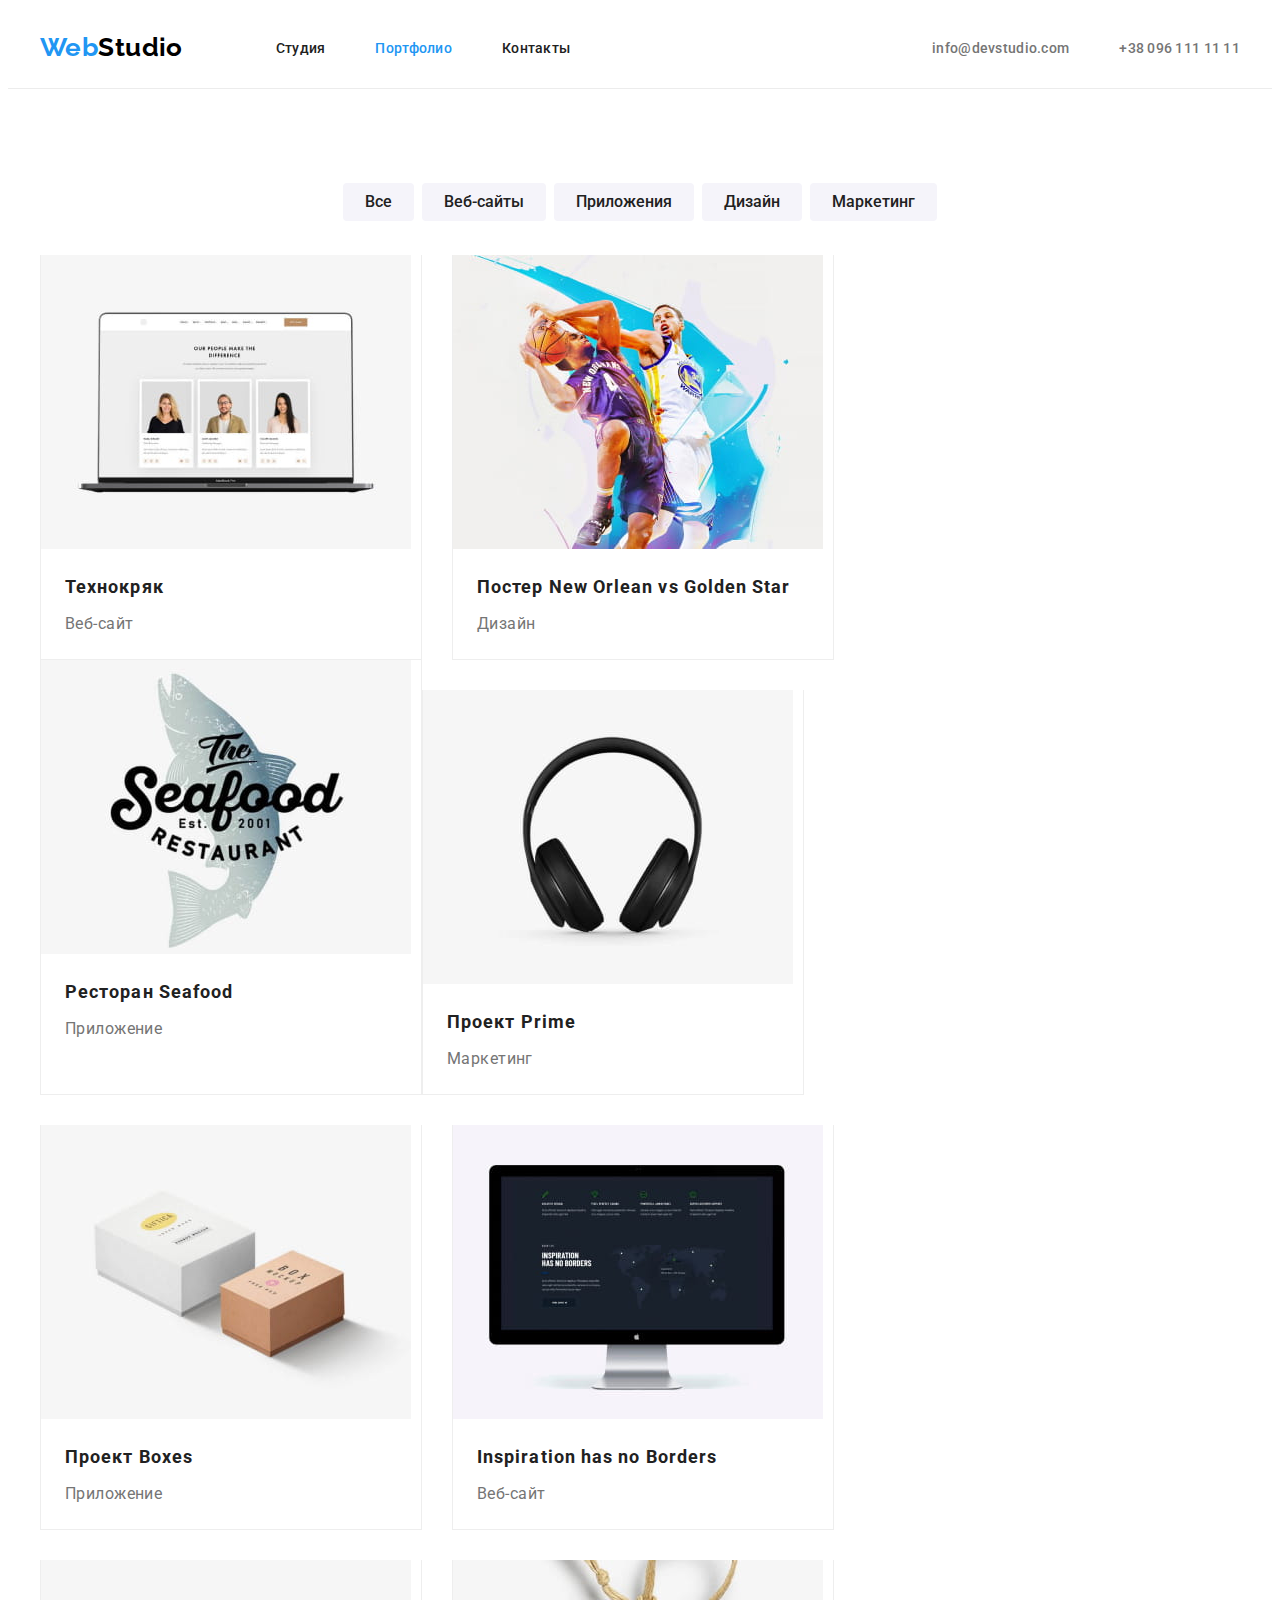
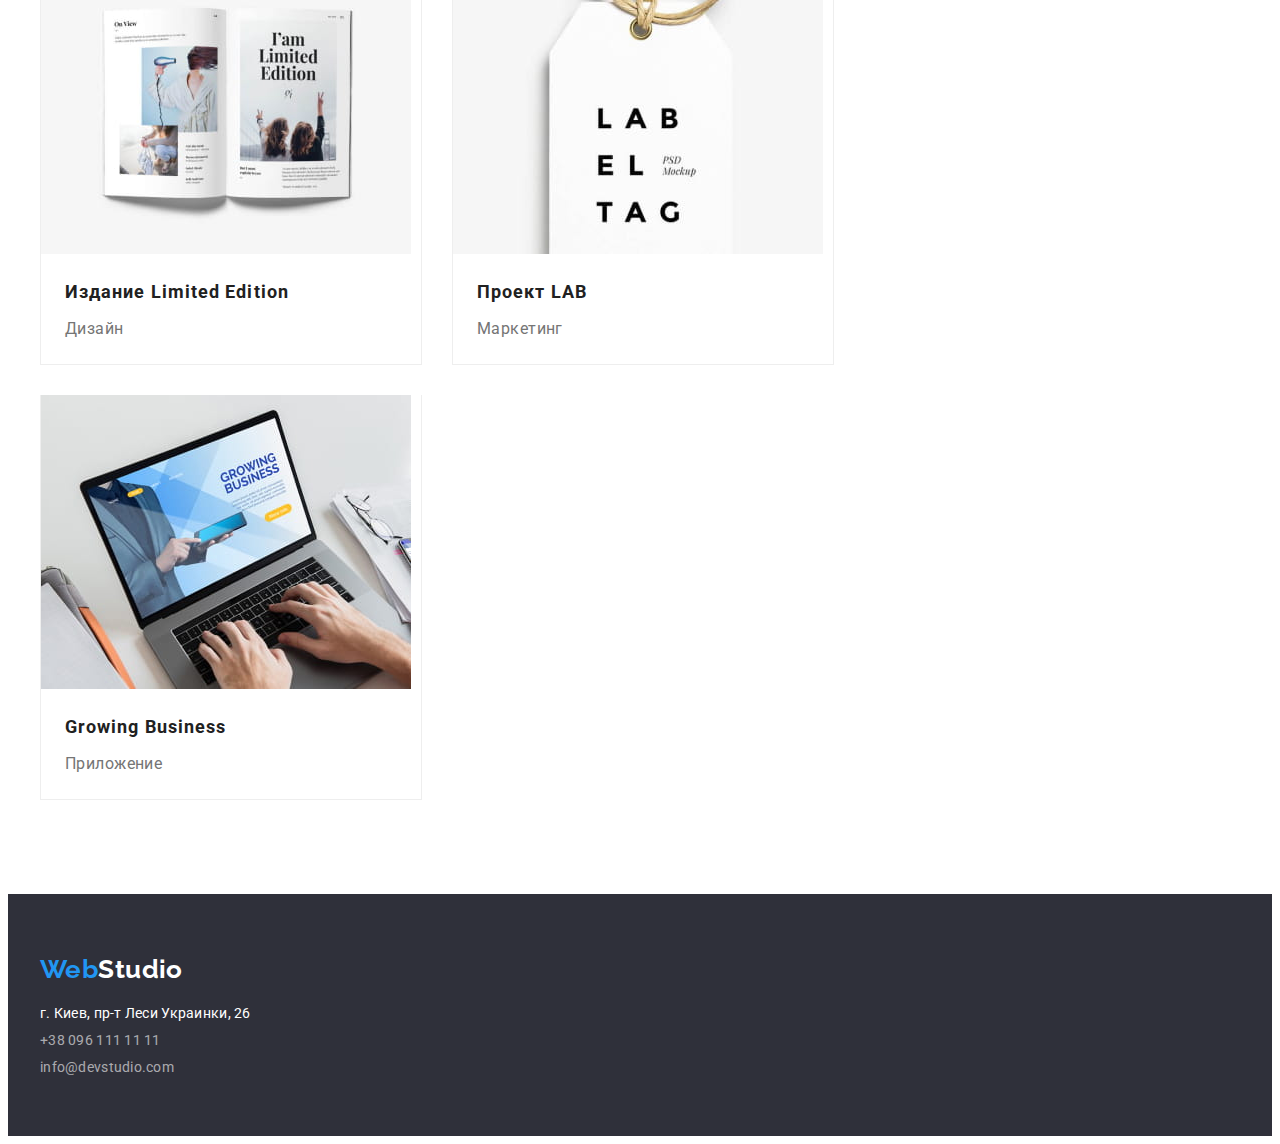
==== portfolio.html @ 78cdcb34 "Добавляет стилизацию страниц index и portfolio" ====
<!doctype html>
<html lang="ru">

<head>
    <meta charset="UTF-8">
    <meta http-equiv="X-UA-Compatible" content="IE=edge">
    <meta name="viewport" content="width=device-width, initial-scale=1.0">
    <title>Portfolio</title>
    <link
        href="https://fonts.googleapis.com/css2?family=Raleway:wght@700&family=Roboto:wght@400;500;700;900&display=swap"
        rel="stylesheet">
    <link rel="stylesheet" href="https://cdnjs.cloudflare.com/ajax/libs/modern-normalize/1.1.0/modern-normalize.min.css"
        integrity="sha512-wpPYUAdjBVSE4KJnH1VR1HeZfpl1ub8YT/NKx4PuQ5NmX2tKuGu6U/JRp5y+Y8XG2tV+wKQpNHVUX03MfMFn9Q=="
        crossorigin="anonymous" referrerpolicy="no-referrer" />
    <link rel="stylesheet" href="./css/styles.css">
</head>

<body>
    <header class="page-header">
        <div class="container">
            <nav class="page-nav">
                <a class="logo list" lang="en" href="./index.html"><span class="logo-acсent">Web</span>Studio</a>
                <ul class="nav list">
                    <li class="nav-item"><a class="nav-link list" href="./index.html">Студия</a></li>
                    <li class="nav-item"><a class="nav-link list active" href="./portfolio.html">Портфолио</a></li>
                    <li class="nav-item"><a class="nav-link list" href="#">Контакты</a></li>
                </ul>
            </nav>
            <ul class="contacts list">
                <li class="contact-item"><a class="list" href="mailto:info@devstudio.com">info@devstudio.com</a></li>
                <li class="contact-item"><a class="list" href="tel:+380961111111">+38 096 111 11 11</a></li>
            </ul>
        </div>
    </header>
    <main>
        <section class="examples container">
            <!-- Невидимый заголовок -->
            <h1 class="no-view">Наши работы</h1>
            <ul class="filters list">
                <li class="filters-item"><button class="filter button" type="button">Все</button></li>
                <li class="filters-item"><button class="filter button" type="button">Веб-сайты</button></li>
                <li class="filters-item"><button class="filter button" type="button">Приложения</button></li>
                <li class="filters-item"><button class="filter button" type="button">Дизайн</button></li>
                <li class="filters-item"><button class="filter button" type="button">Маркетинг</button></li>
            </ul>
            <ul class="examples-list list">
                <li class="example-item">
                    <img class="example-img" src="./images/tech-crack.jpg" alt="Включенный ноутбук" width="370">
                    <div class="example-text">
                        <h2 class="example-name">Технокряк</h2>
                        <p class="example-description">Веб-сайт</p>
                    </div>
                </li>
                <li class="example-item">
                    <img class="example-img" src="./images/basketball.jpg" alt="Баскетболисты играют" width="370">
                    <div class="example-text">
                        <h2 class="example-name">Постер New Orlean vs Golden Star</h2>
                        <p class="example-description">Дизайн</p>
                    </div>
                </li>
                <li class="example-item">
                    <img class="example-img" src="./images/seafood.jpg" alt="Логотип на котором изображена рыба"
                        width="370">
                    <div class="example-text">
                        <h2 class="example-name">Ресторан Seafood</h2>
                        <p class="example-description">Приложение</p>
                    </div>
                </li>
                <li class="example-item">
                    <img class="example-img" src="./images/headphones.jpg" alt="Большие наушники" width="370">
                    <div class="example-text">
                        <h2 class="example-name">Проект Prime</h2>
                        <p class="example-description">Маркетинг</p>
                    </div>
                </li>
                <li class="example-item">
                    <img class="example-img" src="./images/boxes.jpg" alt="Две коробки одна белая другая коричневая"
                        width="370">
                    <div class="example-text">
                        <h2 class="example-name">Проект Boxes</h2>
                        <p class="example-description">Приложение</p>
                    </div>
                </li>
                <li class="example-item">
                    <img class="example-img" src="./images/monitor.jpg" alt="Монитор с открытой вкладкой сайта"
                        width="370">
                    <div class="example-text">
                        <h2 class="example-name">Inspiration has no Borders</h2>
                        <p class="example-description">Веб-сайт</p>
                    </div>
                </li>
                <li class="example-item">
                    <img class="example-img" src="./images/book.jpg" alt="Развёрнутая книга" width="370">
                    <div class="example-text">
                        <h2 class="example-name">Издание Limited Edition</h2>
                        <p class="example-description">Дизайн</p>
                    </div>
                </li>
                <li class="example-item">
                    <img class="example-img" src="./images/lable.jpg" alt="Бирка с названием" width="370">
                    <div class="example-text">
                        <h2 class="example-name">Проект LAB</h2>
                        <p class="example-description">Маркетинг</p>
                    </div>
                </li>
                <li class="example-item">
                    <img class="example-img" src="./images/growing.jpg" alt="Человек работает за ноутбуком" width="370">
                    <div class="example-text">
                        <h2 class="example-name">Growing Business</h2>
                        <p class="example-description">Приложение</p>
                    </div>
                </li>
            </ul>
        </section>
    </main>
    <footer>
        <div class="footer container">
            <a class="footer-logo logo list" lang="en" href="./index.html"><span
                    class="logo-acсent">Web</span>Studio</a>
            <address>
                <ul class="contacts list">
                    <li class="contact-item">
                        <a class="foot-link located list" href="https://goo.gl/maps/6ziTikTAs9fFtDVV7" target="_blank"
                            rel="noopener noreferrer">
                            г. Киев, пр-т Леси Украинки, 26
                        </a>
                    </li>
                    <li class="foot-contact-item"><a class="foot-link list" href="tel:+380961111111">+38 096 111 11
                            11</a></li>
                    <li class="foot-contact-item"><a class="foot-link list"
                            href="mailto:info@devstudio.com">info@devstudio.com</a></li>
                </ul>
        </div>
        </address>
    </footer>
</body>

</html>
---- css/styles.css ----
body {
    /* Обьявление переменных */
    --title-color: #212121;
    --text-color: #757575;
    --acent-color: #2196F3;
    --logo-color: #000000;
    --alternative-color: #ffffff;
    /* Нормализация */
    font-family: 'Roboto', sans-serif;
    font-style: normal;
    font-size: 14px;
    letter-spacing: 0.03em;
    background-color: var(--alternative-color);
    color: var(--text-color);
}

.list {
    list-style: none;
    text-decoration: none;
}

.button {

    font-family: 'Roboto', sans-serif;
    cursor: pointer;
}

.section-title {
    margin: 0;
    padding: 0;

    color: var(--title-color);

    font-style: normal;
    font-size: 36px;
    line-height: 1.16;
    text-align: center;

}

/* Временно дисплей нон */
.no-view {
    text-decoration: line-through;
    display: none;
}

.container {
    width: 1200px;
    padding: 0 15px;
    margin: 0 auto;
}

/* Стилизация шапки */


/* Навигация */

.page-header {
    border-bottom: 1px solid #ECECEC;
}

.page-header .container {
    display: flex;
    align-items: center;
    justify-content: space-between;
    min-height: 80px;

}

.page-nav {
    display: flex;
    align-items: center;
}

.logo {
    display: block;
    margin-right: 93px;

    color: var(--logo-color);

    font-family: 'Raleway', sans-serif;
    font-weight: 700;
    font-size: 26px;
    line-height: 1.2;
}

.logo-acсent {
    color: var(--acent-color);
}

.nav.list {
    display: flex;
    padding: 0;
    margin: 0;
}

.nav>.nav-item:not(:nth-last-child(1)) {
    margin-right: 50px;
}

.nav-link {
    padding: 32px 0;

    color: var(--title-color);

    font-weight: 500;
    line-height: 1.14;
    letter-spacing: 0.02em;
}

.page-header .contacts {
    display: flex;
    align-items: center;
    justify-content: center;
    padding: 0;
    margin: 0;
}

.contacts .list {
    color: var(--text-color);

    font-weight: 500;
    line-height: 1.14;
    letter-spacing: 0.02em;
}

.contacts .contact-item:not(:nth-last-child(1)) {
    margin-right: 50px;
}


.nav-link:hover,
.nav-link:focus,
.contacts .list:hover,
.contacts .list:focus {
    color: var(--acent-color);
}

.active {
    color: var(--acent-color);
}

/* Главная страница */
/* Секция герой */

.hero {
    padding: 200px 15px 200px 15px;

    background-color: #2F303A;

    min-height: 600px;
    text-align: center;

}

.hero-title {
    margin: 0;
    color: var(--alternative-color);

    font-family: 'Roboto', sans-serif;
    font-weight: 900;
    font-size: 44px;
    line-height: 1.36;
    text-align: center;
    letter-spacing: 0.06em;
    text-transform: uppercase;

}

.hero-button {
    padding: 10px 32px;
    margin-top: 30px;
    border-radius: 4px;
    border: none;

    color: var(--alternative-color);
    background-color: var(--acent-color);
    box-shadow: 0px 4px 4px rgba(0, 0, 0, 0.15);

    font-weight: 700;
    font-size: 16px;
    line-height: 1.88;
    text-align: center;
    letter-spacing: 0.06em;

}

/* Секция наши качества */
.quality {
    padding: 94px 0;
}

.quality .quality-list {
    display: flex;
    padding: 0;
    margin: 0;
}

.quality-list-item {
    width: calc((100% - 90px) / 4);
}

.quality-list-item:not(:nth-last-child(1)) {
    margin-right: 30px;
}

.quality-list-item-title {
    margin: 0;

    color: var(--title-color);

    text-transform: uppercase;
    font-size: 14px;
    line-height: 1.14;
}

.quality-list-item-description {
    margin: 10px 0 0 0;

    text-align: left;
    line-height: 1.7;
}

/* Секция чем мы занимаемся */
.what-we-do {
    padding-bottom: 94px;
}

.what-we-do-img-list {
    display: flex;
    margin: 50px 0 0 0;
    padding: 0;
}

.what-we-do-img-list-item:not(:nth-last-child(1)) {
    margin-right: 30px;
}

.what-we-do-img-list-item>img {
    display: block;
}

/* Стилизация секции наша команда */
.our-team {
    padding: 94px 15px;
}

.our-team-list {
    display: flex;
    margin: 50px 0 0 0;
    padding: 0;
}

.our-team-list-card {
    width: calc((100% - 90px) / 4);
}

.our-team-list-card:not(:nth-last-child(1)) {
    margin-right: 30px;
}

.our-team-list-card-img {
    display: block;
}

.our-team-list-card-name {
    margin: 30px 0 0 0;
    color: var(--title-color);

    font-weight: 500;
    font-size: 16px;
    line-height: 1.2;
    text-align: center;

}

.our-team-list-card-role {
    margin: 10px 0 0 0;

    color: var(--text-color);

    font-size: 16px;
    line-height: 1.2;
    text-align: center;

}

/* Страница портфолио */
.examples {
    padding: 94px 15px;
}

.filters {
    display: flex;
    justify-content: center;
    padding: 0;
    margin: 0;
}

.filters .filter {
    padding: 6px 22px;
    border: none;
    border-radius: 4px;

    color: var(--title-color);
    background-color: #F5F4FA;

    font-weight: 500;
    font-size: 16px;
    line-height: 1.6;
    text-align: center;
}

.filters-item:not(:nth-last-child(1)) {
    margin-right: 8px;
}

.filters .filter:hover,
.filters .filter:focus {
    background-color: var(--acent-color);
    color: var(--alternative-color);
    box-shadow: 0px 3px 1px rgba(0, 0, 0, 0.1), 0px 1px 2px rgba(0, 0, 0, 0.08), 0px 2px 2px rgba(0, 0, 0, 0.12);
}

.examples-list {
    display: flex;
    flex-wrap: wrap;
    margin: 34px 0 0;
    padding: 0;
}

.example-item {
    width: calc((100% - 60px)/3);
    border: 1px solid #EEEEEE;
    border-top: none;
}

.example-item:not(:nth-child(3n)) {
    margin-right: 30px;
}

.example-item:nth-child(n+4) {
    margin-top: 30px;
}

.example-img {
    display: block;

}

.example-item>.example-text {
    padding: 20px 24px;
}

.example-name {
    margin: 0;
    color: var(--title-color);

    font-weight: 700;
    font-size: 18px;
    line-height: 2;
    letter-spacing: 0.06em;

}

.example-description {
    margin: 4px 0 0 0;

    font-size: 16px;
    line-height: 1.88;
    font-weight: 400;
}

/* Стилизация подвала */
footer {
    background-color: #2F303A;
    padding: 60px 0;
}

.contacts {
    padding: 0;
}

footer .contacts.list {
    margin: 20px 0 0 0;
}

.contacts.list>.foot-contact-item {
    margin-top: 10px;
}

.footer-logo,
.foot-link.located {
    color: var(--alternative-color);
}

.contacts .foot-link {
    color: rgba(255, 255, 255, 0.6);

    font-style: normal;
    font-weight: 400;

}

.footer-logo,
.foot-link.located {
    color: var(--alternative-color);
}
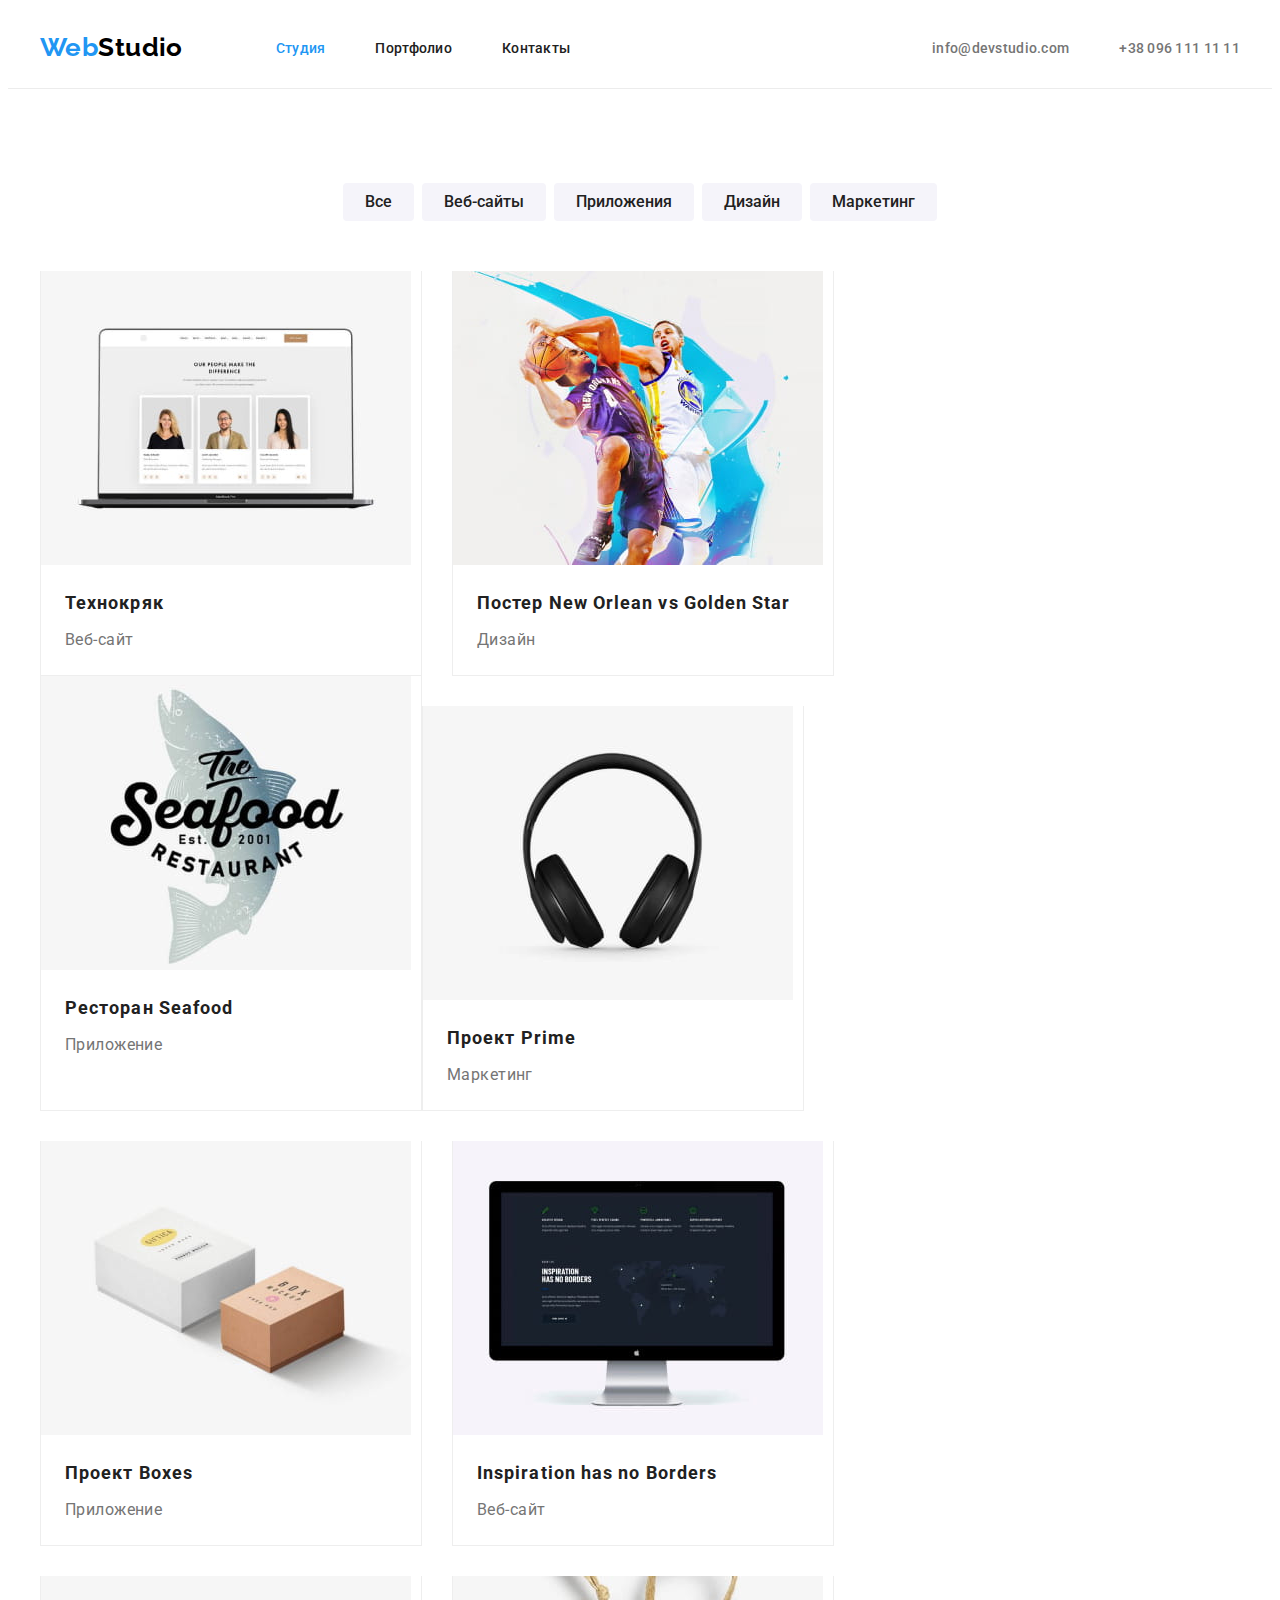
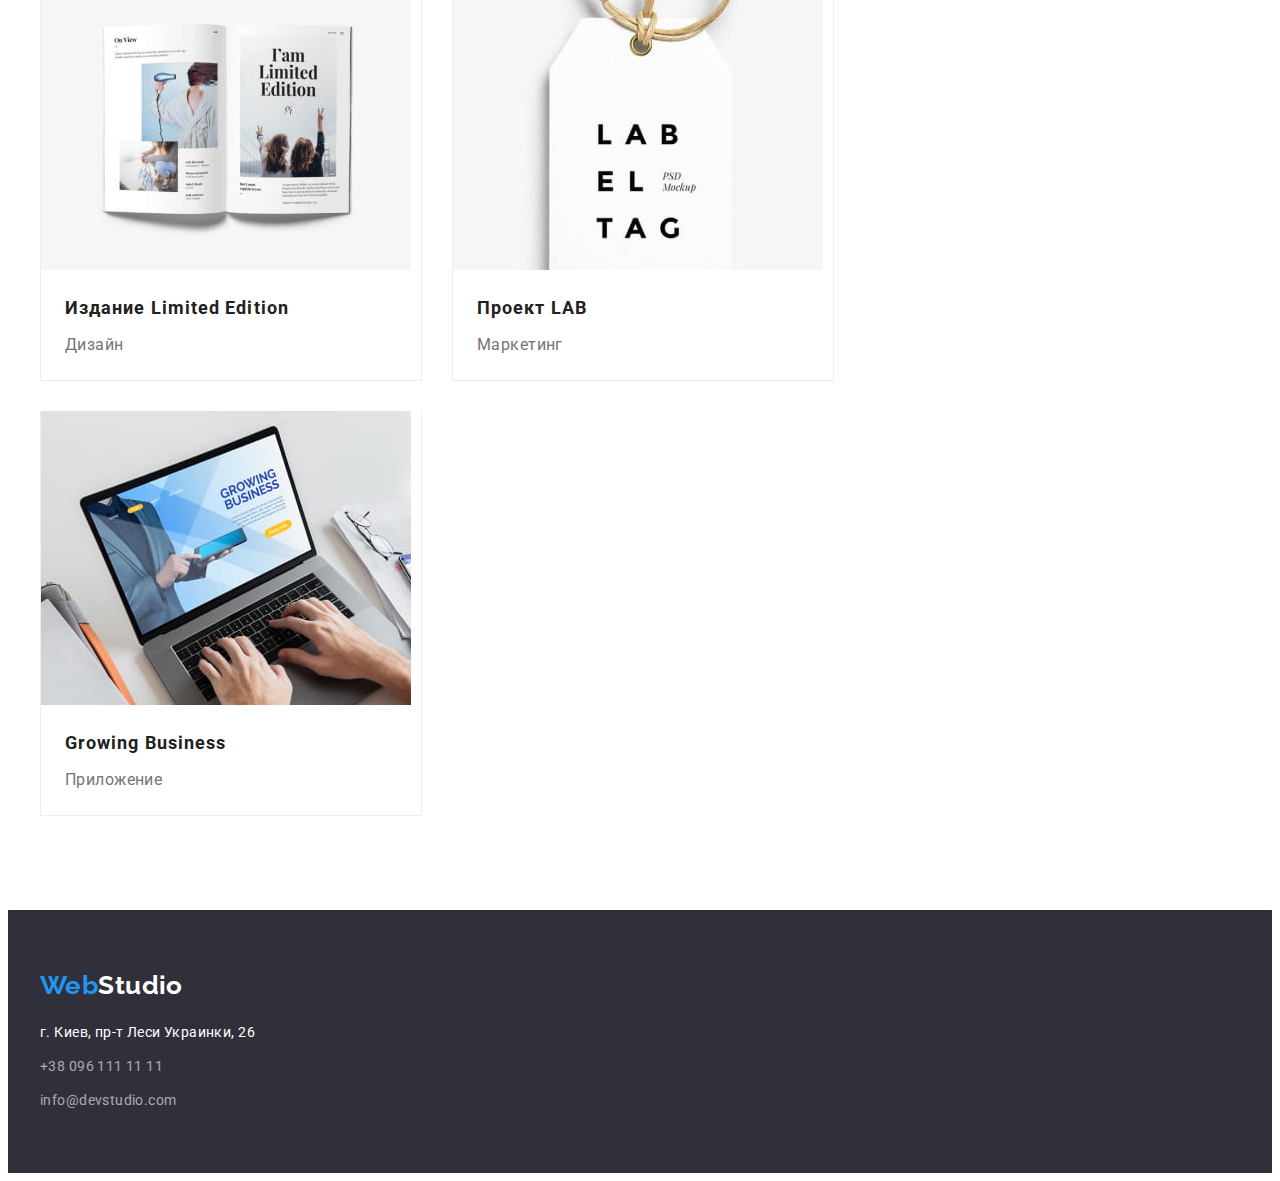
==== commit 0d671c7a: "Создаеёт контейнер внутри секции" ====
--- a/portfolio.html
+++ b/portfolio.html
@@ -21,8 +21,8 @@
             <nav class="page-nav">
                 <a class="logo list" lang="en" href="./index.html"><span class="logo-acсent">Web</span>Studio</a>
                 <ul class="nav list">
-                    <li class="nav-item"><a class="nav-link list" href="./index.html">Студия</a></li>
-                    <li class="nav-item"><a class="nav-link list active" href="./portfolio.html">Портфолио</a></li>
+                    <li class="nav-item"><a class="nav-link list active" href="./index.html">Студия</a></li>
+                    <li class="nav-item"><a class="nav-link list" href="./portfolio.html">Портфолио</a></li>
                     <li class="nav-item"><a class="nav-link list" href="#">Контакты</a></li>
                 </ul>
             </nav>
@@ -33,88 +33,91 @@
         </div>
     </header>
     <main>
-        <section class="examples container">
-            <!-- Невидимый заголовок -->
-            <h1 class="no-view">Наши работы</h1>
-            <ul class="filters list">
-                <li class="filters-item"><button class="filter button" type="button">Все</button></li>
-                <li class="filters-item"><button class="filter button" type="button">Веб-сайты</button></li>
-                <li class="filters-item"><button class="filter button" type="button">Приложения</button></li>
-                <li class="filters-item"><button class="filter button" type="button">Дизайн</button></li>
-                <li class="filters-item"><button class="filter button" type="button">Маркетинг</button></li>
-            </ul>
-            <ul class="examples-list list">
-                <li class="example-item">
-                    <img class="example-img" src="./images/tech-crack.jpg" alt="Включенный ноутбук" width="370">
-                    <div class="example-text">
-                        <h2 class="example-name">Технокряк</h2>
-                        <p class="example-description">Веб-сайт</p>
-                    </div>
-                </li>
-                <li class="example-item">
-                    <img class="example-img" src="./images/basketball.jpg" alt="Баскетболисты играют" width="370">
-                    <div class="example-text">
-                        <h2 class="example-name">Постер New Orlean vs Golden Star</h2>
-                        <p class="example-description">Дизайн</p>
-                    </div>
-                </li>
-                <li class="example-item">
-                    <img class="example-img" src="./images/seafood.jpg" alt="Логотип на котором изображена рыба"
-                        width="370">
-                    <div class="example-text">
-                        <h2 class="example-name">Ресторан Seafood</h2>
-                        <p class="example-description">Приложение</p>
-                    </div>
-                </li>
-                <li class="example-item">
-                    <img class="example-img" src="./images/headphones.jpg" alt="Большие наушники" width="370">
-                    <div class="example-text">
-                        <h2 class="example-name">Проект Prime</h2>
-                        <p class="example-description">Маркетинг</p>
-                    </div>
-                </li>
-                <li class="example-item">
-                    <img class="example-img" src="./images/boxes.jpg" alt="Две коробки одна белая другая коричневая"
-                        width="370">
-                    <div class="example-text">
-                        <h2 class="example-name">Проект Boxes</h2>
-                        <p class="example-description">Приложение</p>
-                    </div>
-                </li>
-                <li class="example-item">
-                    <img class="example-img" src="./images/monitor.jpg" alt="Монитор с открытой вкладкой сайта"
-                        width="370">
-                    <div class="example-text">
-                        <h2 class="example-name">Inspiration has no Borders</h2>
-                        <p class="example-description">Веб-сайт</p>
-                    </div>
-                </li>
-                <li class="example-item">
-                    <img class="example-img" src="./images/book.jpg" alt="Развёрнутая книга" width="370">
-                    <div class="example-text">
-                        <h2 class="example-name">Издание Limited Edition</h2>
-                        <p class="example-description">Дизайн</p>
-                    </div>
-                </li>
-                <li class="example-item">
-                    <img class="example-img" src="./images/lable.jpg" alt="Бирка с названием" width="370">
-                    <div class="example-text">
-                        <h2 class="example-name">Проект LAB</h2>
-                        <p class="example-description">Маркетинг</p>
-                    </div>
-                </li>
-                <li class="example-item">
-                    <img class="example-img" src="./images/growing.jpg" alt="Человек работает за ноутбуком" width="370">
-                    <div class="example-text">
-                        <h2 class="example-name">Growing Business</h2>
-                        <p class="example-description">Приложение</p>
-                    </div>
-                </li>
-            </ul>
+        <section class="examples">
+            <div class="container">
+                <!-- Невидимый заголовок -->
+                <h1 class="no-view">Наши работы</h1>
+                <ul class="filters list">
+                    <li class="filters-item"><button class="filter button" type="button">Все</button></li>
+                    <li class="filters-item"><button class="filter button" type="button">Веб-сайты</button></li>
+                    <li class="filters-item"><button class="filter button" type="button">Приложения</button></li>
+                    <li class="filters-item"><button class="filter button" type="button">Дизайн</button></li>
+                    <li class="filters-item"><button class="filter button" type="button">Маркетинг</button></li>
+                </ul>
+                <ul class="examples-list list">
+                    <li class="example-item">
+                        <img class="example-img" src="./images/tech-crack.jpg" alt="Включенный ноутбук" width="370">
+                        <div class="example-text">
+                            <h2 class="example-name">Технокряк</h2>
+                            <p class="example-description">Веб-сайт</p>
+                        </div>
+                    </li>
+                    <li class="example-item">
+                        <img class="example-img" src="./images/basketball.jpg" alt="Баскетболисты играют" width="370">
+                        <div class="example-text">
+                            <h2 class="example-name">Постер New Orlean vs Golden Star</h2>
+                            <p class="example-description">Дизайн</p>
+                        </div>
+                    </li>
+                    <li class="example-item">
+                        <img class="example-img" src="./images/seafood.jpg" alt="Логотип на котором изображена рыба"
+                            width="370">
+                        <div class="example-text">
+                            <h2 class="example-name">Ресторан Seafood</h2>
+                            <p class="example-description">Приложение</p>
+                        </div>
+                    </li>
+                    <li class="example-item">
+                        <img class="example-img" src="./images/headphones.jpg" alt="Большие наушники" width="370">
+                        <div class="example-text">
+                            <h2 class="example-name">Проект Prime</h2>
+                            <p class="example-description">Маркетинг</p>
+                        </div>
+                    </li>
+                    <li class="example-item">
+                        <img class="example-img" src="./images/boxes.jpg" alt="Две коробки одна белая другая коричневая"
+                            width="370">
+                        <div class="example-text">
+                            <h2 class="example-name">Проект Boxes</h2>
+                            <p class="example-description">Приложение</p>
+                        </div>
+                    </li>
+                    <li class="example-item">
+                        <img class="example-img" src="./images/monitor.jpg" alt="Монитор с открытой вкладкой сайта"
+                            width="370">
+                        <div class="example-text">
+                            <h2 class="example-name">Inspiration has no Borders</h2>
+                            <p class="example-description">Веб-сайт</p>
+                        </div>
+                    </li>
+                    <li class="example-item">
+                        <img class="example-img" src="./images/book.jpg" alt="Развёрнутая книга" width="370">
+                        <div class="example-text">
+                            <h2 class="example-name">Издание Limited Edition</h2>
+                            <p class="example-description">Дизайн</p>
+                        </div>
+                    </li>
+                    <li class="example-item">
+                        <img class="example-img" src="./images/lable.jpg" alt="Бирка с названием" width="370">
+                        <div class="example-text">
+                            <h2 class="example-name">Проект LAB</h2>
+                            <p class="example-description">Маркетинг</p>
+                        </div>
+                    </li>
+                    <li class="example-item">
+                        <img class="example-img" src="./images/growing.jpg" alt="Человек работает за ноутбуком"
+                            width="370">
+                        <div class="example-text">
+                            <h2 class="example-name">Growing Business</h2>
+                            <p class="example-description">Приложение</p>
+                        </div>
+                    </li>
+                </ul>
+            </div>
         </section>
     </main>
     <footer>
-        <div class="footer container">
+        <div class="container">
             <a class="footer-logo logo list" lang="en" href="./index.html"><span
                     class="logo-acсent">Web</span>Studio</a>
             <address>
--- a/css/styles.css
+++ b/css/styles.css
@@ -46,8 +46,8 @@
 
 .container {
     width: 1200px;
+    margin: 0 auto;
     padding: 0 15px;
-    margin: 0 auto;
 }
 
 /* Стилизация шапки */
@@ -57,6 +57,7 @@
 
 .page-header {
     border-bottom: 1px solid #ECECEC;
+    padding: 0 15px;
 }
 
 .page-header .container {
@@ -150,7 +151,6 @@
 
     min-height: 600px;
     text-align: center;
-
 }
 
 .hero-title {
@@ -242,7 +242,7 @@
 
 /* Стилизация секции наша команда */
 .our-team {
-    padding: 94px 15px;
+    padding: 94px 0;
 }
 
 .our-team-list {
@@ -253,6 +253,8 @@
 
 .our-team-list-card {
     width: calc((100% - 90px) / 4);
+    box-shadow: 0px 1px 3px rgba(0, 0, 0, 0.12), 0px 1px 1px rgba(0, 0, 0, 0.14), 0px 2px 1px rgba(0, 0, 0, 0.2);
+    border-radius: 0px 0px 4px 4px;
 }
 
 .our-team-list-card:not(:nth-last-child(1)) {
@@ -263,8 +265,12 @@
     display: block;
 }
 
+.our-team-list-card-capture {
+    padding: 30px 0;
+}
+
 .our-team-list-card-name {
-    margin: 30px 0 0 0;
+    margin: 0;
     color: var(--title-color);
 
     font-weight: 500;
@@ -287,7 +293,7 @@
 
 /* Страница портфолио */
 .examples {
-    padding: 94px 15px;
+    padding: 94px 0;
 }
 
 .filters {
@@ -325,7 +331,7 @@
 .examples-list {
     display: flex;
     flex-wrap: wrap;
-    margin: 34px 0 0;
+    margin: 50px 0 0;
     padding: 0;
 }
 
@@ -399,6 +405,9 @@
 
     font-style: normal;
     font-weight: 400;
+    letter-spacing: 0.03em;
+    line-height: 1.71;
+
 
 }
 
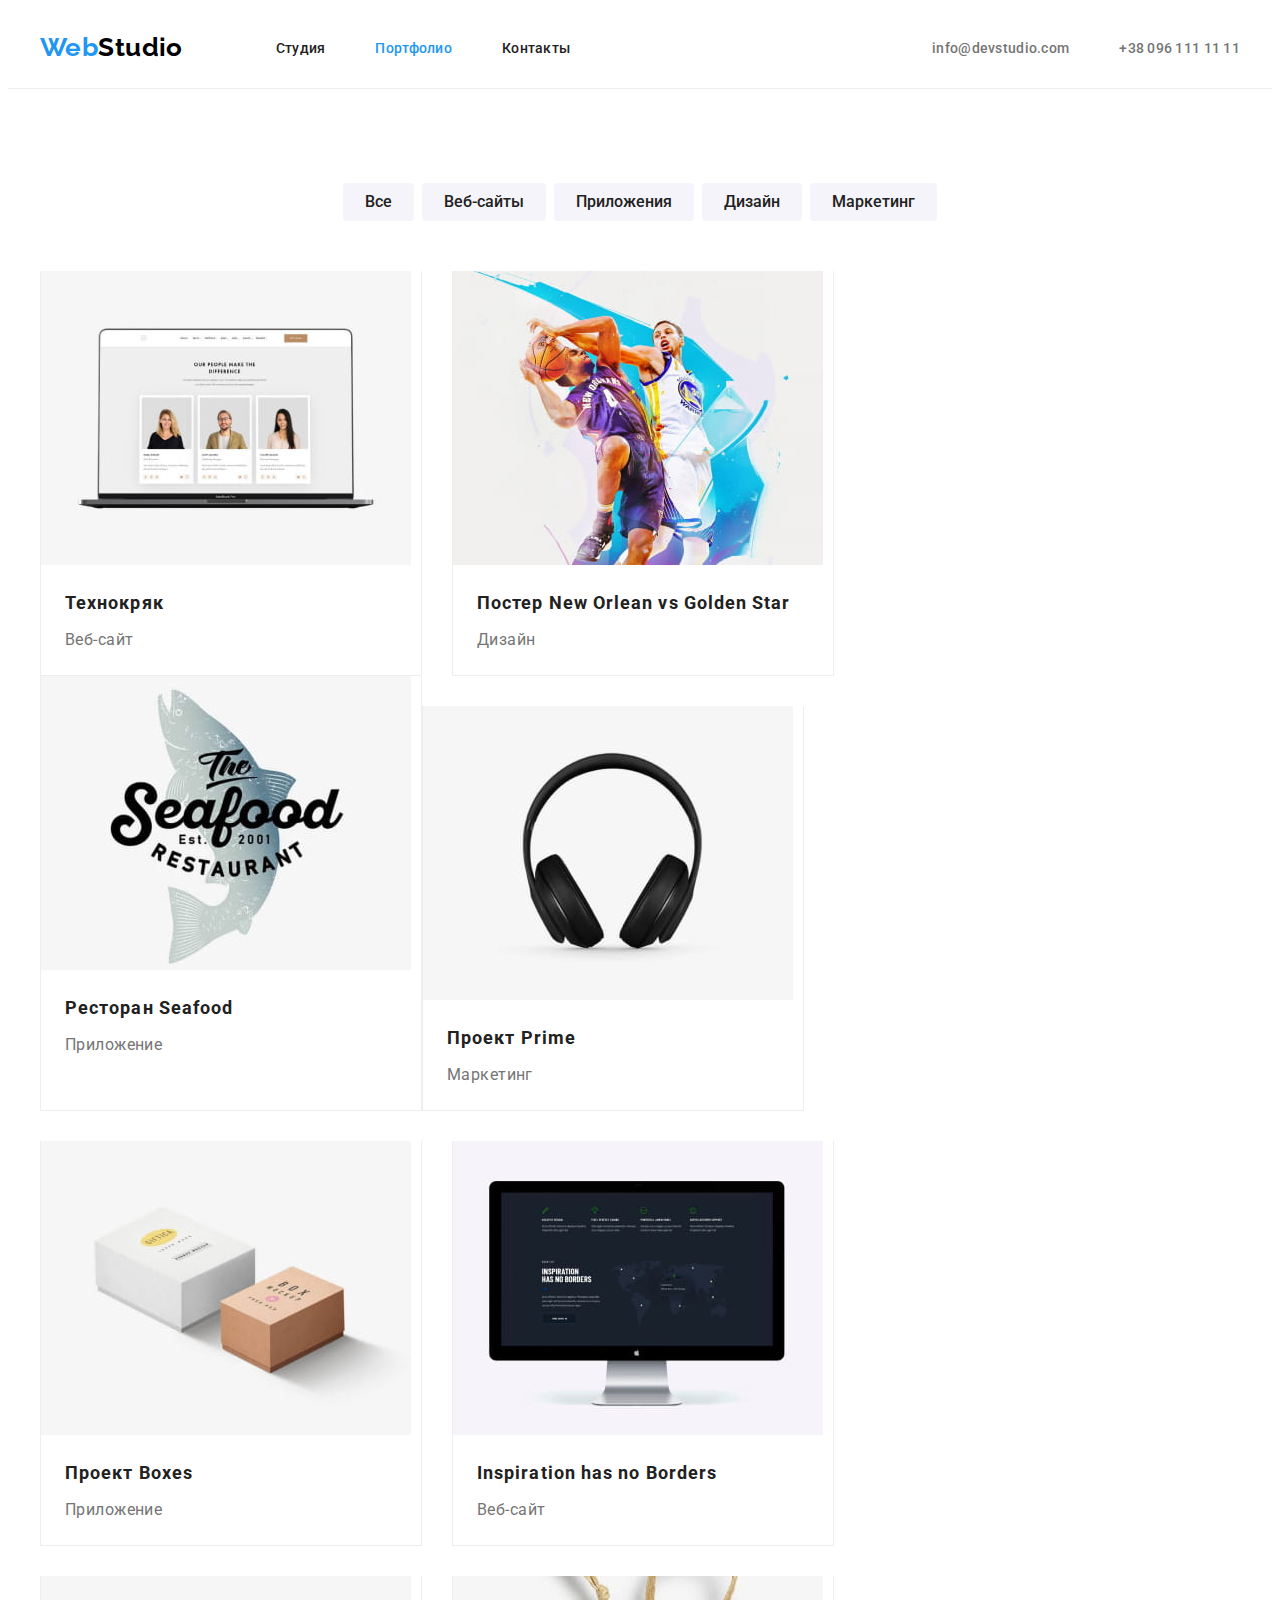
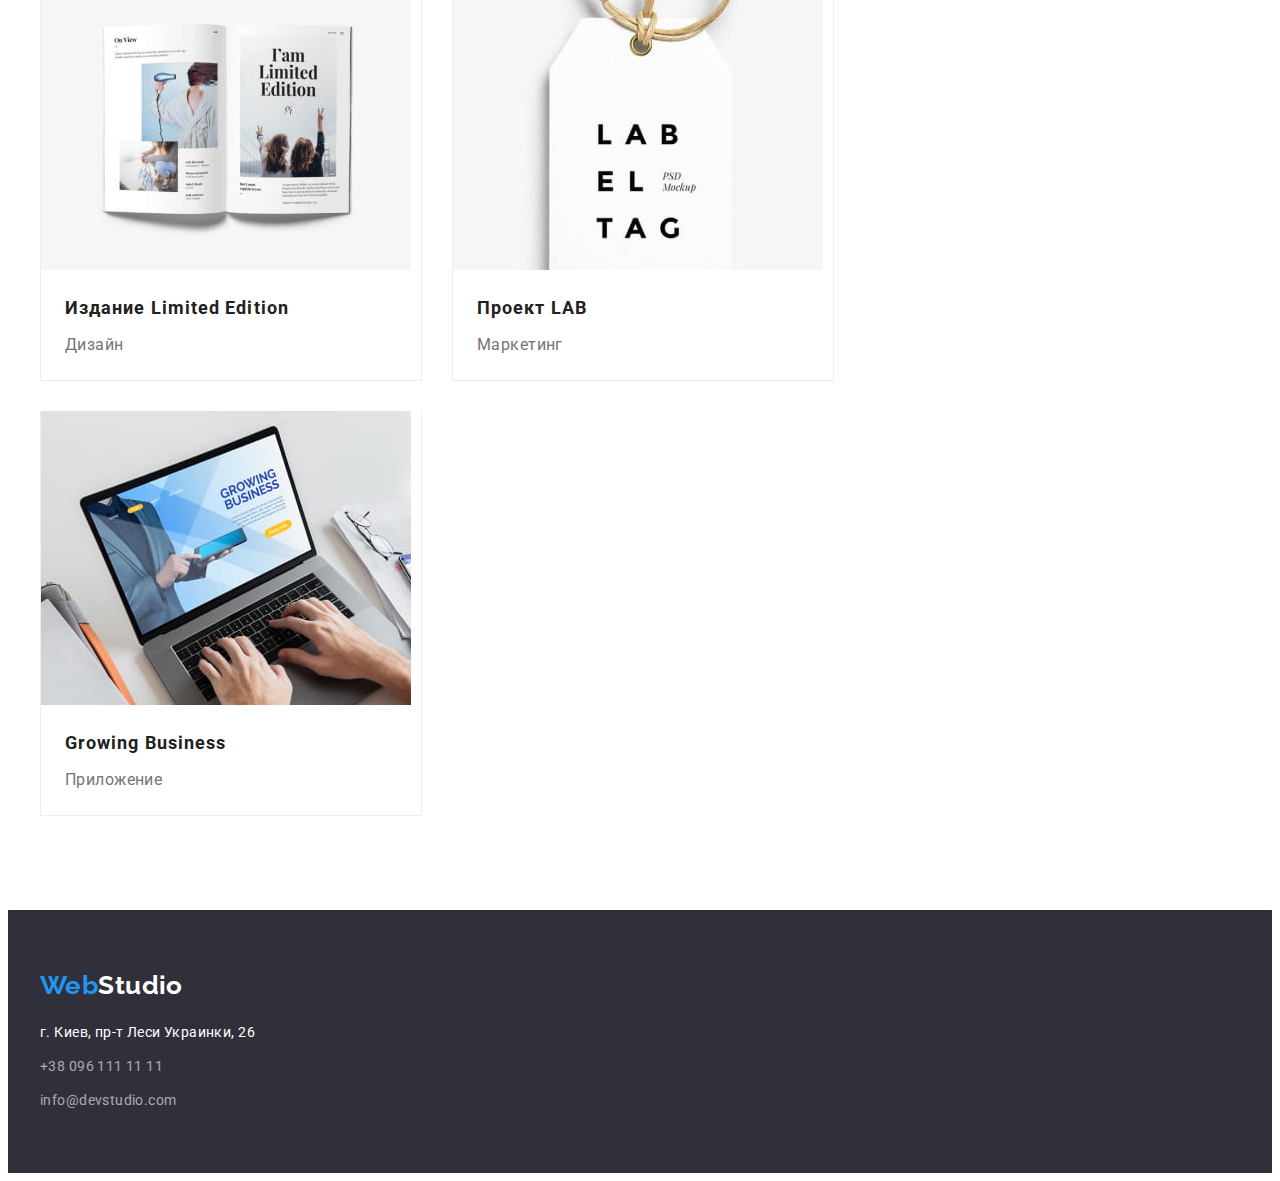
==== commit 51a6edf2: "Добавляет клас активный на странице портфолио" ====
--- a/portfolio.html
+++ b/portfolio.html
@@ -21,8 +21,8 @@
             <nav class="page-nav">
                 <a class="logo list" lang="en" href="./index.html"><span class="logo-acсent">Web</span>Studio</a>
                 <ul class="nav list">
-                    <li class="nav-item"><a class="nav-link list active" href="./index.html">Студия</a></li>
-                    <li class="nav-item"><a class="nav-link list" href="./portfolio.html">Портфолио</a></li>
+                    <li class="nav-item"><a class="nav-link list" href="./index.html">Студия</a></li>
+                    <li class="nav-item"><a class="nav-link list active" href="./portfolio.html">Портфолио</a></li>
                     <li class="nav-item"><a class="nav-link list" href="#">Контакты</a></li>
                 </ul>
             </nav>
